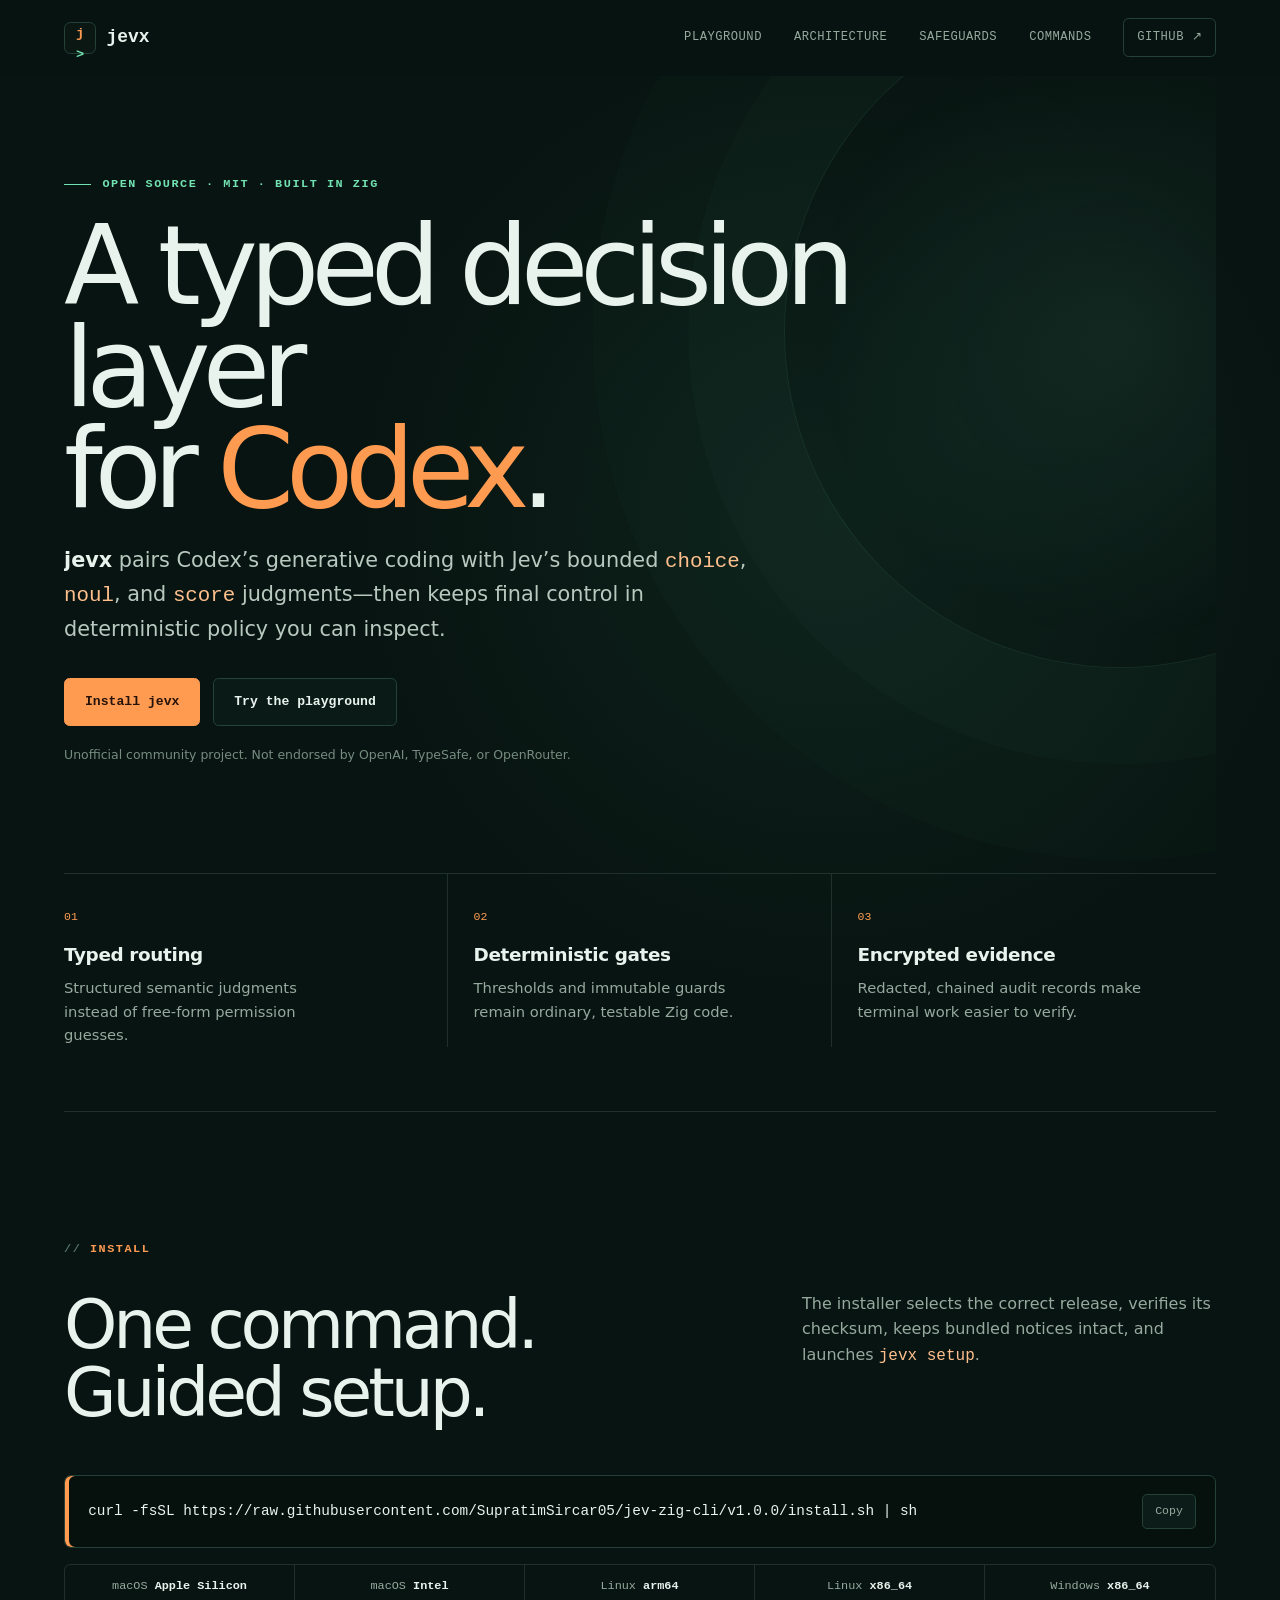
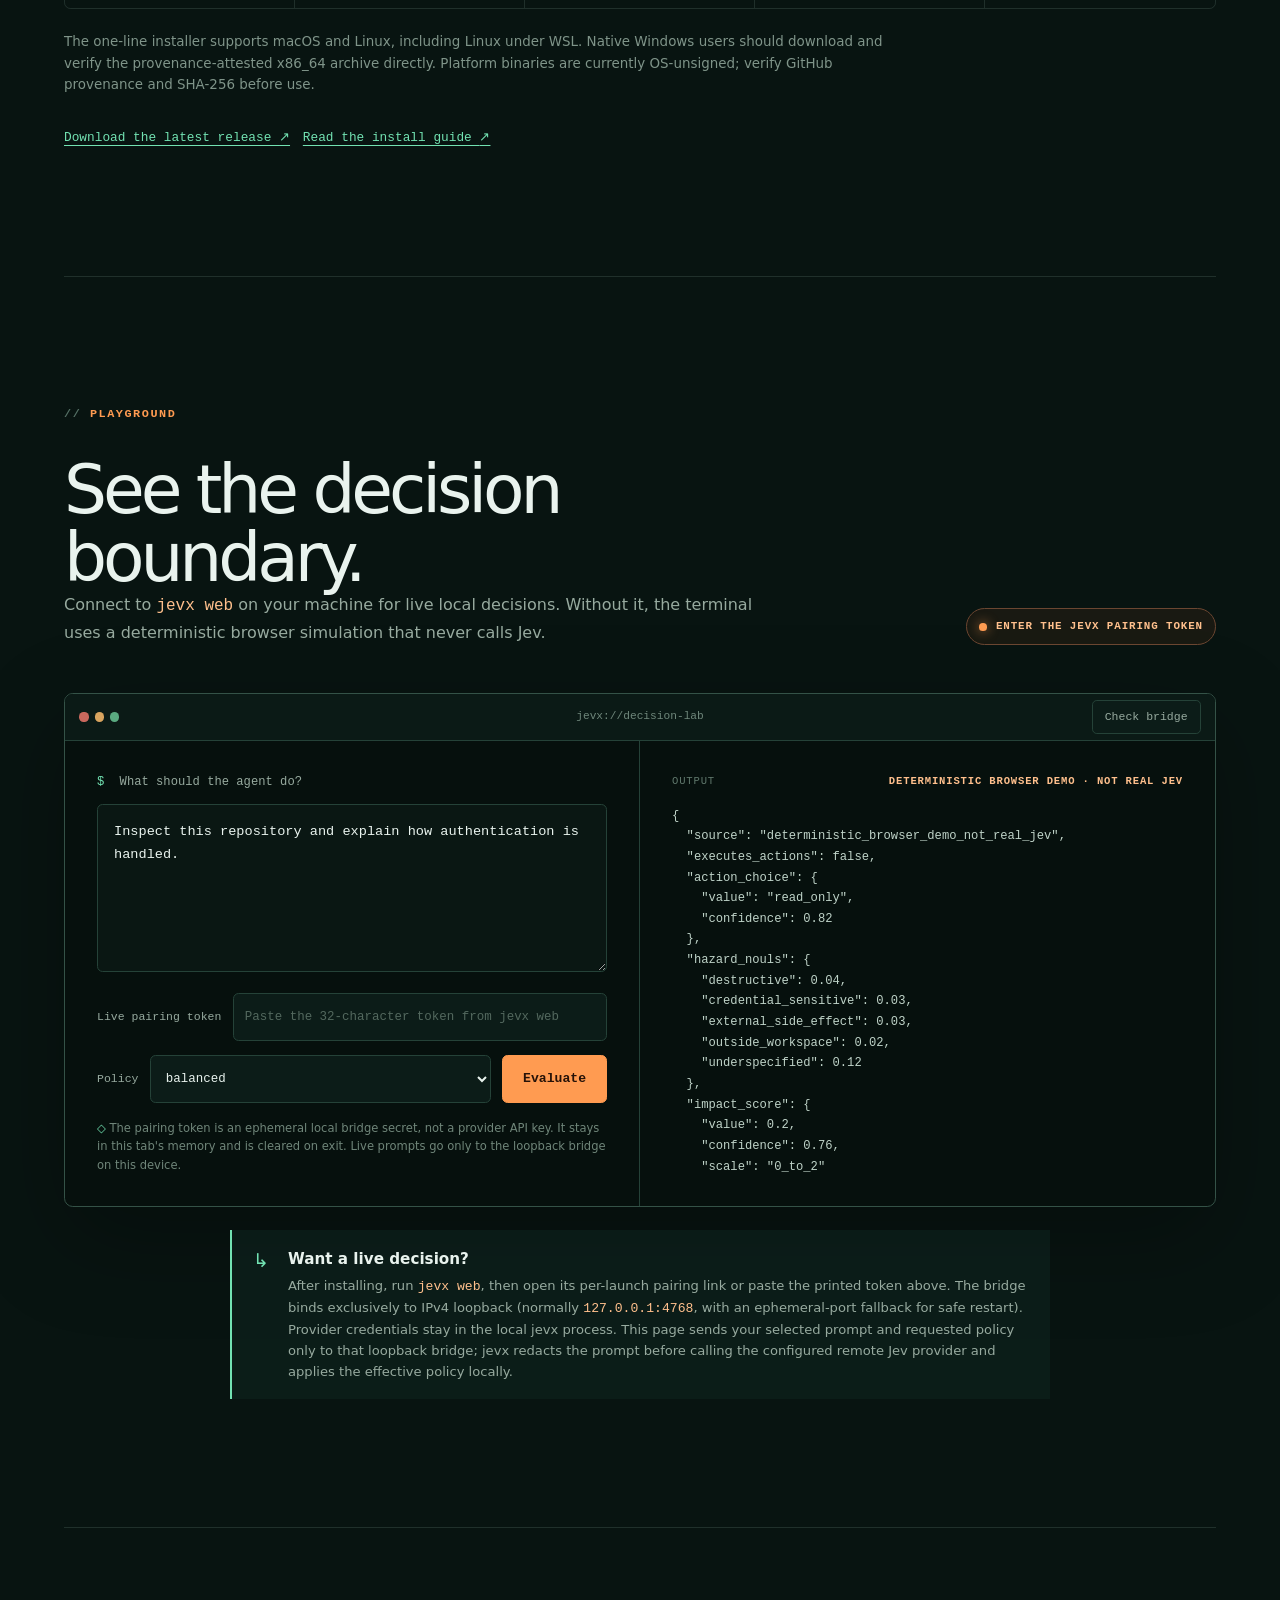
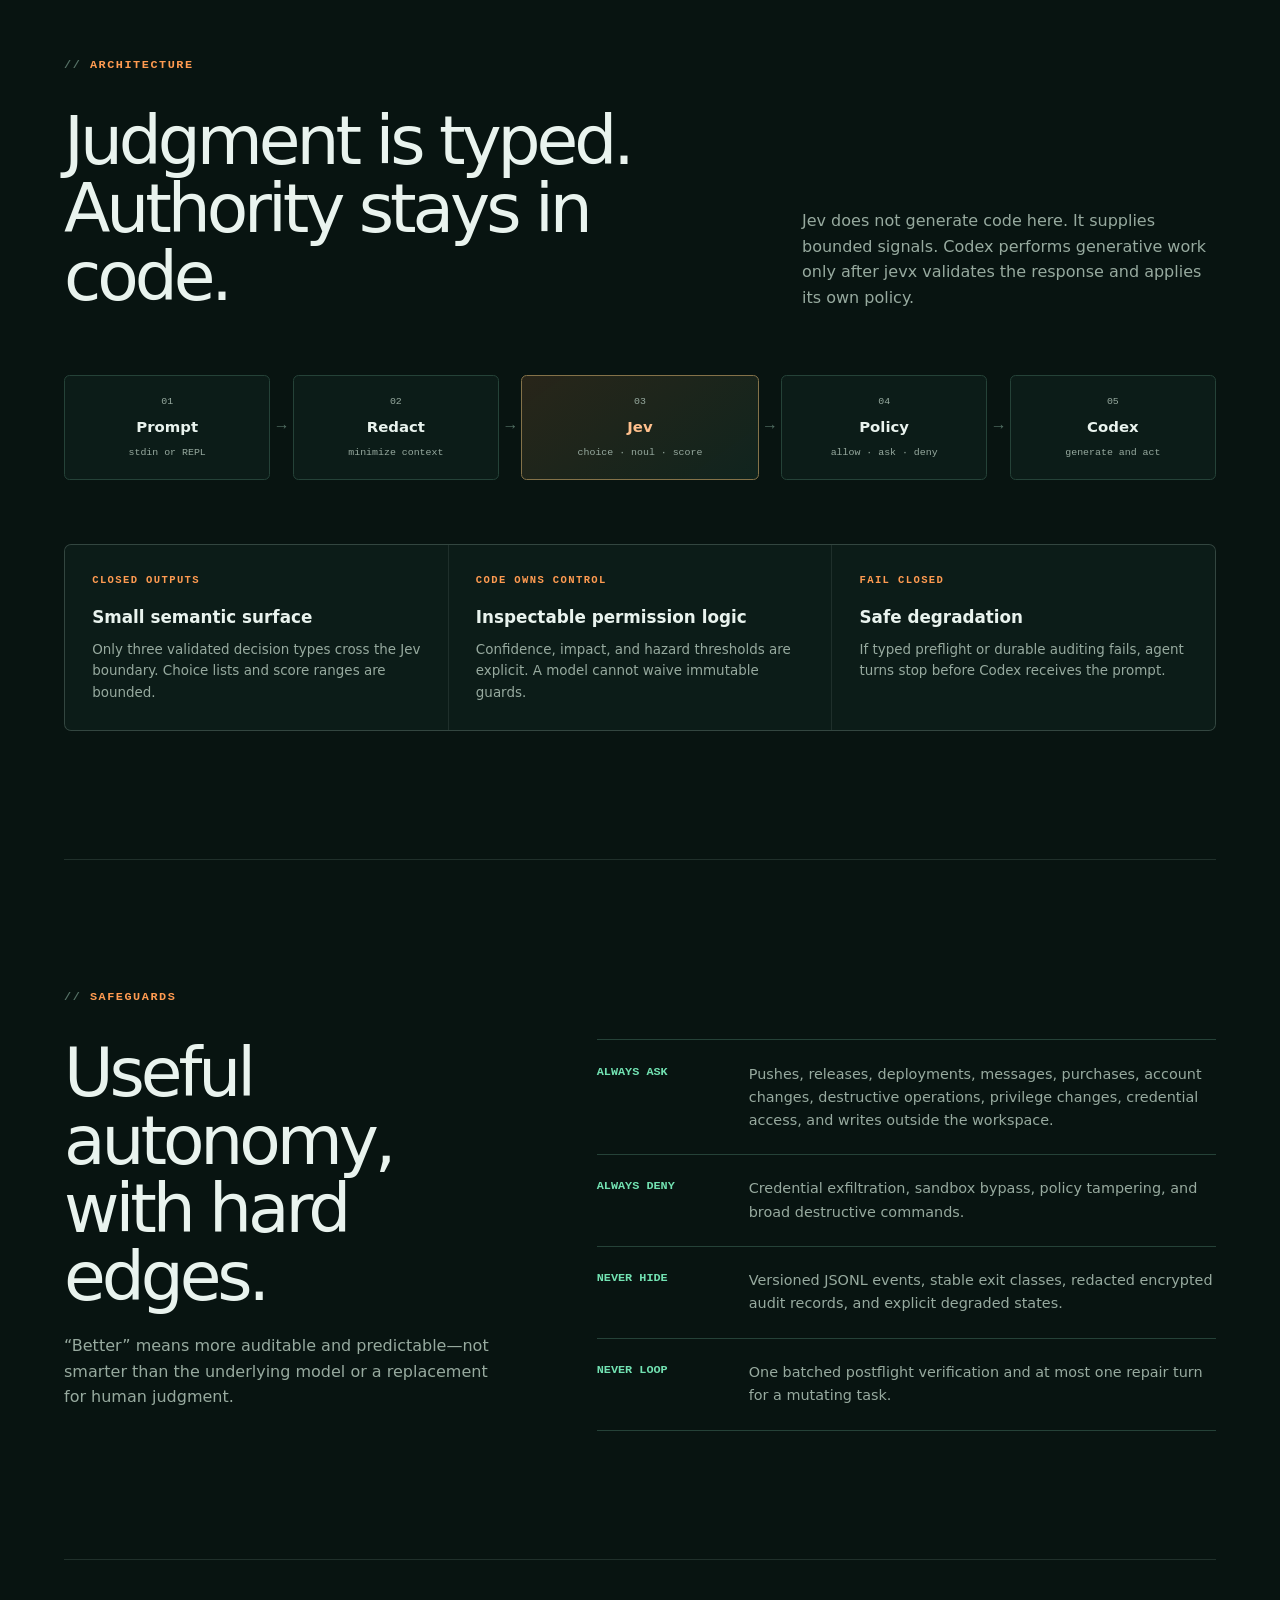
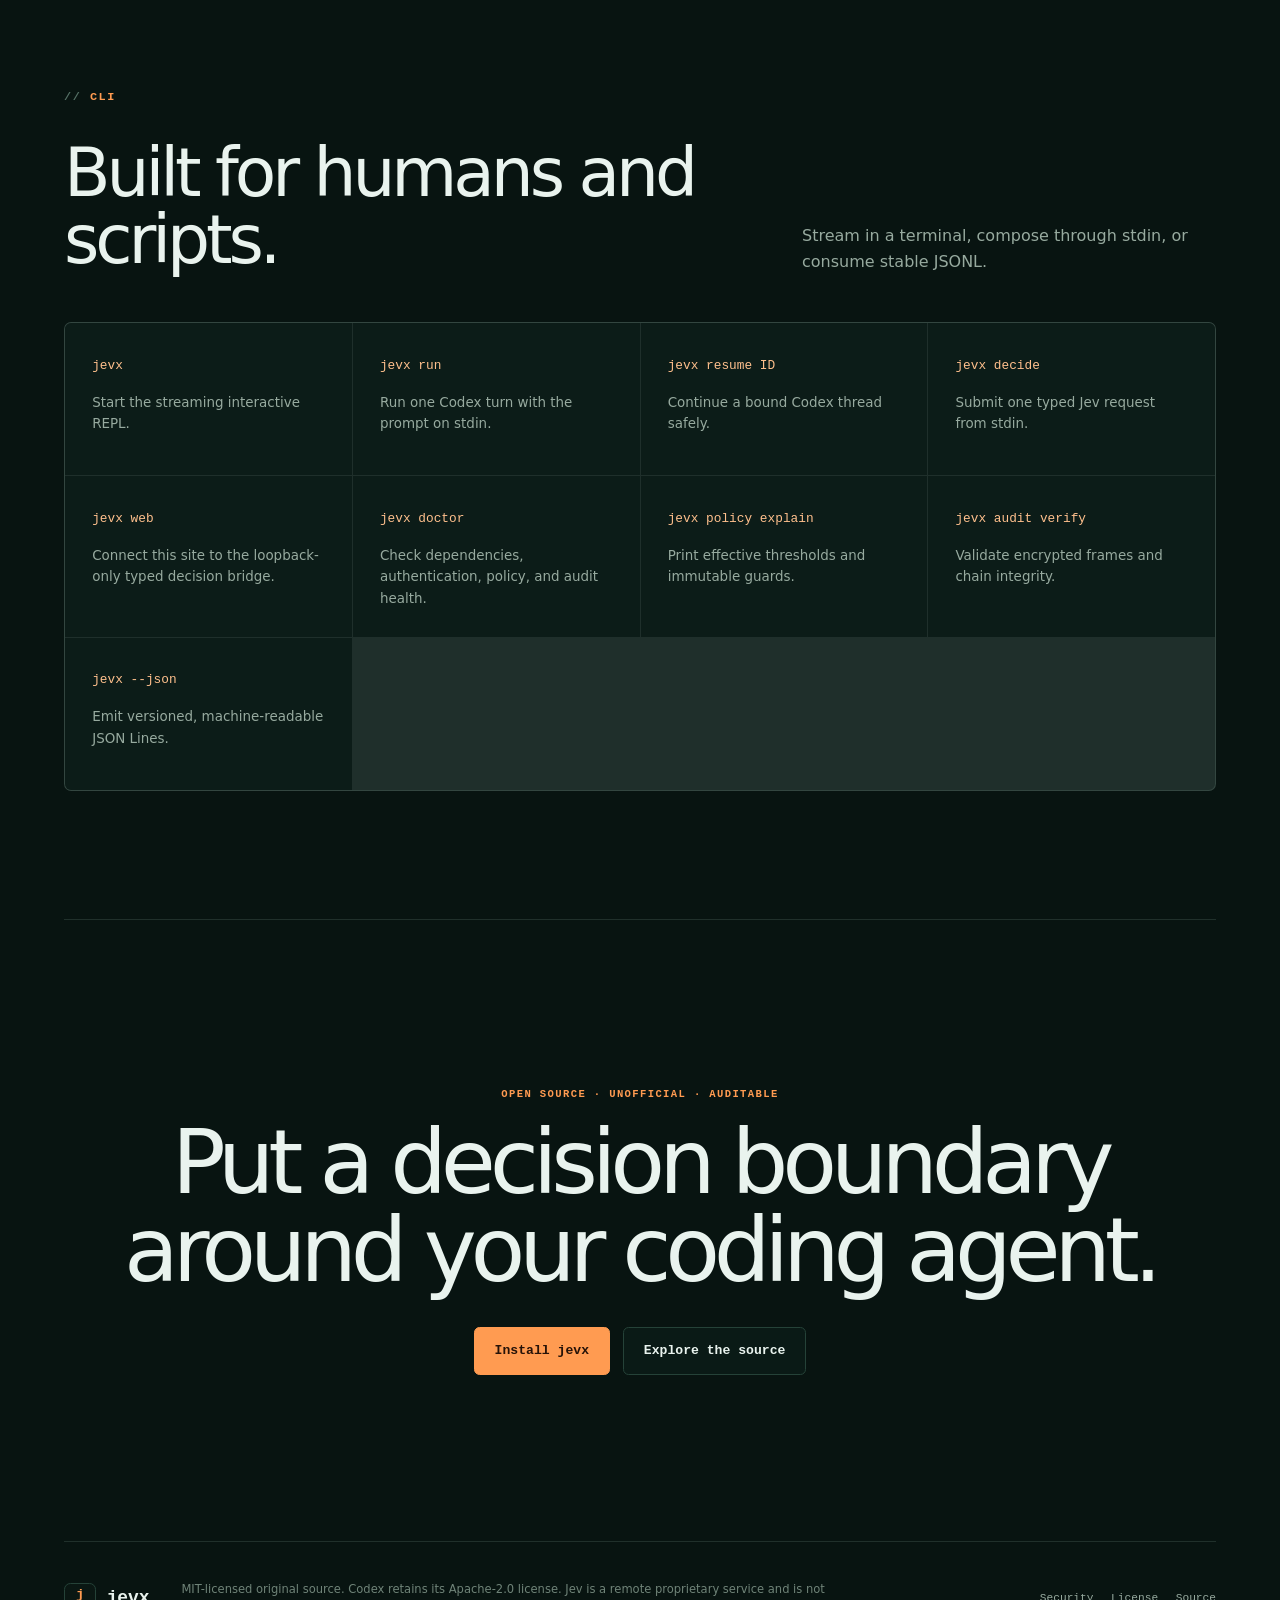
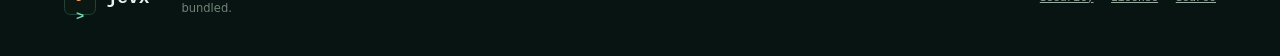
==== site/index.html @ 71a96fad "feat: prepare jevx v1 release and website" ====
<!doctype html>
<html lang="en">
<head>
  <meta charset="utf-8">
  <meta name="viewport" content="width=device-width, initial-scale=1">
  <meta name="description" content="jevx is an unofficial, auditable Zig terminal agent that pairs Codex with Jev typed decisions and deterministic policy.">
  <meta name="theme-color" content="#081411">
  <meta http-equiv="Content-Security-Policy" content="default-src 'self'; connect-src 'self' http://127.0.0.1:*; img-src 'self' data:; style-src 'self'; script-src 'self'; font-src 'self'; object-src 'none'; base-uri 'none'; form-action 'none'">
  <title>jevx — Typed decisions for Codex</title>
  <link rel="icon" href="favicon.svg" type="image/svg+xml">
  <link rel="stylesheet" href="styles.css">
  <script src="app.js" defer></script>
</head>
<body>
  <a class="skip-link" href="#main">Skip to content</a>

  <header class="site-header" data-header>
    <a class="brand" href="#top" aria-label="jevx home">
      <span class="brand-mark" aria-hidden="true">j<span>&gt;</span></span>
      <span>jevx</span>
    </a>
    <nav aria-label="Primary navigation">
      <a href="#playground">Playground</a>
      <a href="#architecture">Architecture</a>
      <a href="#safety">Safeguards</a>
      <a href="#commands">Commands</a>
      <a class="nav-github" href="https://github.com/SupratimSircar05/jev-zig-cli">GitHub <span aria-hidden="true">↗</span></a>
    </nav>
  </header>

  <main id="main">
    <section class="hero" id="top" aria-labelledby="hero-title">
      <div class="hero-glow" aria-hidden="true"></div>
      <div class="eyebrow"><span></span> Open source · MIT · Built in Zig</div>
      <h1 id="hero-title">A typed decision layer<br>for <em>Codex</em>.</h1>
      <p class="hero-copy">
        <strong>jevx</strong> pairs Codex’s generative coding with Jev’s bounded
        <code>choice</code>, <code>noul</code>, and <code>score</code> judgments—then keeps
        final control in deterministic policy you can inspect.
      </p>
      <div class="hero-actions">
        <a class="button button-primary" href="#install">Install jevx</a>
        <a class="button button-quiet" href="#playground">Try the playground</a>
      </div>
      <p class="unofficial-note">Unofficial community project. Not endorsed by OpenAI, TypeSafe, or OpenRouter.</p>

      <div class="signal-grid" aria-label="Key capabilities">
        <article>
          <span class="signal-number">01</span>
          <h2>Typed routing</h2>
          <p>Structured semantic judgments instead of free-form permission guesses.</p>
        </article>
        <article>
          <span class="signal-number">02</span>
          <h2>Deterministic gates</h2>
          <p>Thresholds and immutable guards remain ordinary, testable Zig code.</p>
        </article>
        <article>
          <span class="signal-number">03</span>
          <h2>Encrypted evidence</h2>
          <p>Redacted, chained audit records make terminal work easier to verify.</p>
        </article>
      </div>
    </section>

    <section class="install section" id="install" aria-labelledby="install-title">
      <div class="section-label">Install</div>
      <div class="section-heading">
        <h2 id="install-title">One command. Guided setup.</h2>
        <p>The installer selects the correct release, verifies its checksum, keeps bundled notices intact, and launches <code>jevx setup</code>.</p>
      </div>
      <div class="command-box" role="group" aria-label="Install command">
        <code id="install-command">curl -fsSL https://raw.githubusercontent.com/SupratimSircar05/jev-zig-cli/v1.0.0/install.sh | sh</code>
        <button class="copy-button" type="button" data-copy-target="install-command" aria-label="Copy install command">Copy</button>
      </div>
      <div class="platform-row">
        <span>macOS <b>Apple Silicon</b></span>
        <span>macOS <b>Intel</b></span>
        <span>Linux <b>arm64</b></span>
        <span>Linux <b>x86_64</b></span>
        <span>Windows <b>x86_64</b></span>
      </div>
      <p class="install-detail">The one-line installer supports macOS and Linux, including Linux under WSL. Native Windows users should download and verify the provenance-attested x86_64 archive directly. Platform binaries are currently OS-unsigned; verify GitHub provenance and SHA-256 before use.</p>
      <div class="inline-links">
        <a href="https://github.com/SupratimSircar05/jev-zig-cli/releases/latest">Download the latest release <span aria-hidden="true">↗</span></a>
        <a href="https://github.com/SupratimSircar05/jev-zig-cli/blob/main/README.md">Read the install guide <span aria-hidden="true">↗</span></a>
      </div>
    </section>

    <section class="playground section" id="playground" aria-labelledby="playground-title">
      <div class="section-label">Playground</div>
      <div class="section-heading playground-heading">
        <div>
          <h2 id="playground-title">See the decision boundary.</h2>
          <p>Connect to <code>jevx web</code> on your machine for live local decisions. Without it, the terminal uses a deterministic browser simulation that never calls Jev.</p>
        </div>
        <div class="connection-state" aria-live="polite">
          <span class="status-dot" aria-hidden="true"></span>
          <span id="connection-badge">CHECKING LOCAL BRIDGE</span>
        </div>
      </div>

      <div class="terminal-shell">
        <div class="terminal-bar">
          <div class="traffic-lights" aria-hidden="true"><span></span><span></span><span></span></div>
          <span>jevx://decision-lab</span>
          <button type="button" id="recheck-bridge">Check bridge</button>
        </div>
        <div class="terminal-body">
          <div class="terminal-input-pane">
            <label for="decision-prompt"><span class="prompt-mark">$</span> What should the agent do?</label>
            <textarea id="decision-prompt" rows="5" maxlength="2000" spellcheck="true">Inspect this repository and explain how authentication is handled.</textarea>
            <div class="pairing-row">
              <label for="pairing-token">Live pairing token</label>
              <input id="pairing-token" type="password" inputmode="text" maxlength="32" autocomplete="off" autocapitalize="none" spellcheck="false" placeholder="Paste the 32-character token from jevx web">
            </div>
            <div class="terminal-controls">
              <label for="policy-select">Policy</label>
              <select id="policy-select">
                <option value="aggressive">aggressive</option>
                <option value="balanced" selected>balanced</option>
                <option value="conservative">conservative</option>
              </select>
              <button class="button button-primary" type="button" id="run-decision">Evaluate</button>
            </div>
            <p class="privacy-note"><span aria-hidden="true">◇</span> The pairing token is an ephemeral local bridge secret, not a provider API key. It stays in this tab's memory and is cleared on exit. Live prompts go only to the loopback bridge on this device.</p>
          </div>
          <div class="terminal-output-pane" aria-label="Decision output">
            <div class="output-label">
              <span>OUTPUT</span>
              <strong id="output-mode">DETERMINISTIC BROWSER DEMO · NOT REAL JEV</strong>
            </div>
            <pre id="decision-output" tabindex="0" aria-live="polite">Waiting for a decision…</pre>
          </div>
        </div>
      </div>

      <aside class="bridge-help" aria-labelledby="bridge-title">
        <div aria-hidden="true">↳</div>
        <div>
          <h3 id="bridge-title">Want a live decision?</h3>
          <p>After installing, run <code>jevx web</code>, then open its per-launch pairing link or paste the printed token above. The bridge binds exclusively to IPv4 loopback (normally <code>127.0.0.1:4768</code>, with an ephemeral-port fallback for safe restart). Provider credentials stay in the local jevx process. This page sends your selected prompt and requested policy only to that loopback bridge; jevx redacts the prompt before calling the configured remote Jev provider and applies the effective policy locally.</p>
        </div>
      </aside>
    </section>

    <section class="architecture section" id="architecture" aria-labelledby="architecture-title">
      <div class="section-label">Architecture</div>
      <div class="section-heading">
        <h2 id="architecture-title">Judgment is typed.<br>Authority stays in code.</h2>
        <p>Jev does not generate code here. It supplies bounded signals. Codex performs generative work only after jevx validates the response and applies its own policy.</p>
      </div>

      <div class="flow" role="img" aria-label="Prompt flows through redaction, Jev typed preflight, deterministic policy, durable audit, Codex, and postflight verification">
        <div class="flow-step"><span>01</span><strong>Prompt</strong><small>stdin or REPL</small></div>
        <div class="flow-arrow" aria-hidden="true">→</div>
        <div class="flow-step"><span>02</span><strong>Redact</strong><small>minimize context</small></div>
        <div class="flow-arrow" aria-hidden="true">→</div>
        <div class="flow-step flow-accent"><span>03</span><strong>Jev</strong><small>choice · noul · score</small></div>
        <div class="flow-arrow" aria-hidden="true">→</div>
        <div class="flow-step"><span>04</span><strong>Policy</strong><small>allow · ask · deny</small></div>
        <div class="flow-arrow" aria-hidden="true">→</div>
        <div class="flow-step"><span>05</span><strong>Codex</strong><small>generate and act</small></div>
      </div>

      <div class="principles-grid">
        <article>
          <p class="mono-kicker">CLOSED OUTPUTS</p>
          <h3>Small semantic surface</h3>
          <p>Only three validated decision types cross the Jev boundary. Choice lists and score ranges are bounded.</p>
        </article>
        <article>
          <p class="mono-kicker">CODE OWNS CONTROL</p>
          <h3>Inspectable permission logic</h3>
          <p>Confidence, impact, and hazard thresholds are explicit. A model cannot waive immutable guards.</p>
        </article>
        <article>
          <p class="mono-kicker">FAIL CLOSED</p>
          <h3>Safe degradation</h3>
          <p>If typed preflight or durable auditing fails, agent turns stop before Codex receives the prompt.</p>
        </article>
      </div>
    </section>

    <section class="safety section" id="safety" aria-labelledby="safety-title">
      <div class="section-label">Safeguards</div>
      <div class="safety-layout">
        <div class="section-heading">
          <h2 id="safety-title">Useful autonomy,<br>with hard edges.</h2>
          <p>“Better” means more auditable and predictable—not smarter than the underlying model or a replacement for human judgment.</p>
        </div>
        <ul class="guard-list">
          <li><span>Always ask</span><p>Pushes, releases, deployments, messages, purchases, account changes, destructive operations, privilege changes, credential access, and writes outside the workspace.</p></li>
          <li><span>Always deny</span><p>Credential exfiltration, sandbox bypass, policy tampering, and broad destructive commands.</p></li>
          <li><span>Never hide</span><p>Versioned JSONL events, stable exit classes, redacted encrypted audit records, and explicit degraded states.</p></li>
          <li><span>Never loop</span><p>One batched postflight verification and at most one repair turn for a mutating task.</p></li>
        </ul>
      </div>
    </section>

    <section class="commands section" id="commands" aria-labelledby="commands-title">
      <div class="section-label">CLI</div>
      <div class="section-heading">
        <h2 id="commands-title">Built for humans and scripts.</h2>
        <p>Stream in a terminal, compose through stdin, or consume stable JSONL.</p>
      </div>
      <div class="command-grid">
        <article><code>jevx</code><p>Start the streaming interactive REPL.</p></article>
        <article><code>jevx run</code><p>Run one Codex turn with the prompt on stdin.</p></article>
        <article><code>jevx resume ID</code><p>Continue a bound Codex thread safely.</p></article>
        <article><code>jevx decide</code><p>Submit one typed Jev request from stdin.</p></article>
        <article><code>jevx web</code><p>Connect this site to the loopback-only typed decision bridge.</p></article>
        <article><code>jevx doctor</code><p>Check dependencies, authentication, policy, and audit health.</p></article>
        <article><code>jevx policy explain</code><p>Print effective thresholds and immutable guards.</p></article>
        <article><code>jevx audit verify</code><p>Validate encrypted frames and chain integrity.</p></article>
        <article><code>jevx --json</code><p>Emit versioned, machine-readable JSON Lines.</p></article>
      </div>
    </section>

    <section class="closing section" aria-labelledby="closing-title">
      <p class="mono-kicker">OPEN SOURCE · UNOFFICIAL · AUDITABLE</p>
      <h2 id="closing-title">Put a decision boundary<br>around your coding agent.</h2>
      <div class="hero-actions">
        <a class="button button-primary" href="#install">Install jevx</a>
        <a class="button button-quiet" href="https://github.com/SupratimSircar05/jev-zig-cli">Explore the source</a>
      </div>
    </section>
  </main>

  <footer>
    <a class="brand" href="#top"><span class="brand-mark" aria-hidden="true">j<span>&gt;</span></span><span>jevx</span></a>
    <p>MIT-licensed original source. Codex retains its Apache-2.0 license. Jev is a remote proprietary service and is not bundled.</p>
    <div>
      <a href="https://github.com/SupratimSircar05/jev-zig-cli/blob/main/SECURITY.md">Security</a>
      <a href="https://github.com/SupratimSircar05/jev-zig-cli/blob/main/LICENSE">License</a>
      <a href="https://github.com/SupratimSircar05/jev-zig-cli">Source</a>
    </div>
  </footer>

  <div class="toast" id="copy-toast" role="status" aria-live="polite">Copied to clipboard</div>
</body>
</html>
---- site/styles.css ----
:root {
  color-scheme: dark;
  --bg: #081411;
  --bg-deep: #050d0b;
  --surface: #0c1c18;
  --surface-raised: #10251f;
  --line: #254238;
  --line-soft: rgba(149, 185, 169, 0.17);
  --text: #e9f3ee;
  --muted: #97aa9f;
  --accent: #ff9b51;
  --accent-light: #ffc08d;
  --mint: #72e2b2;
  --danger: #ff796f;
  --max: 1180px;
  --mono: "SFMono-Regular", "Cascadia Code", "Liberation Mono", Menlo, monospace;
  --sans: Inter, ui-sans-serif, system-ui, -apple-system, BlinkMacSystemFont, "Segoe UI", sans-serif;
}

* {
  box-sizing: border-box;
}

html {
  scroll-behavior: smooth;
  scroll-padding-top: 6rem;
}

body {
  margin: 0;
  background:
    radial-gradient(circle at 65% 8%, rgba(58, 144, 111, 0.11), transparent 30rem),
    var(--bg);
  color: var(--text);
  font-family: var(--sans);
  line-height: 1.6;
  -webkit-font-smoothing: antialiased;
}

a {
  color: inherit;
}

button,
select,
textarea {
  color: inherit;
  font: inherit;
}

button,
a {
  -webkit-tap-highlight-color: transparent;
}

:focus-visible {
  outline: 3px solid var(--accent);
  outline-offset: 4px;
}

.skip-link {
  position: fixed;
  z-index: 100;
  top: 1rem;
  left: 1rem;
  padding: 0.7rem 1rem;
  background: var(--text);
  color: var(--bg-deep);
  transform: translateY(-180%);
}

.skip-link:focus {
  transform: translateY(0);
}

.site-header {
  position: sticky;
  z-index: 20;
  top: 0;
  display: flex;
  align-items: center;
  justify-content: space-between;
  min-height: 4.75rem;
  padding: 0 5vw;
  border-bottom: 1px solid transparent;
  background: rgba(8, 20, 17, 0.78);
  backdrop-filter: blur(18px);
  transition: border-color 180ms ease;
}

.site-header.is-scrolled {
  border-color: var(--line-soft);
}

.brand {
  display: inline-flex;
  align-items: center;
  gap: 0.65rem;
  color: var(--text);
  font-family: var(--mono);
  font-size: 1.12rem;
  font-weight: 700;
  text-decoration: none;
}

.brand-mark {
  display: grid;
  width: 2rem;
  height: 2rem;
  place-items: center;
  border: 1px solid var(--line);
  border-radius: 0.4rem;
  color: var(--accent);
  background: #0a1713;
  font-size: 0.85rem;
}

.brand-mark span {
  color: var(--mint);
}

nav {
  display: flex;
  align-items: center;
  gap: clamp(1rem, 2.5vw, 2.2rem);
}

nav a {
  color: var(--muted);
  font-family: var(--mono);
  font-size: 0.76rem;
  letter-spacing: 0.04em;
  text-decoration: none;
  text-transform: uppercase;
}

nav a:hover {
  color: var(--text);
}

.nav-github {
  padding: 0.55rem 0.8rem;
  border: 1px solid var(--line);
  border-radius: 0.35rem;
}

.hero,
.section,
footer {
  width: min(var(--max), calc(100% - 10vw));
  margin-inline: auto;
}

.hero {
  position: relative;
  min-height: calc(100vh - 4.75rem);
  padding: clamp(5rem, 11vh, 8rem) 0 4rem;
  overflow: hidden;
}

.hero-glow {
  position: absolute;
  z-index: -1;
  top: -5rem;
  right: -15rem;
  width: 42rem;
  height: 42rem;
  border: 1px solid rgba(114, 226, 178, 0.1);
  border-radius: 50%;
  background: radial-gradient(circle, rgba(114, 226, 178, 0.08), transparent 66%);
  box-shadow: 0 0 0 6rem rgba(114, 226, 178, 0.015), 0 0 0 12rem rgba(114, 226, 178, 0.01);
}

.eyebrow,
.section-label,
.mono-kicker {
  color: var(--mint);
  font-family: var(--mono);
  font-size: 0.74rem;
  font-weight: 700;
  letter-spacing: 0.13em;
  text-transform: uppercase;
}

.eyebrow {
  display: flex;
  align-items: center;
  gap: 0.7rem;
}

.eyebrow span {
  width: 1.7rem;
  height: 1px;
  background: var(--mint);
}

h1,
h2,
h3,
p {
  margin-top: 0;
}

h1 {
  max-width: 920px;
  margin: 1.4rem 0 1.5rem;
  font-size: clamp(3.35rem, 8.6vw, 7.5rem);
  font-weight: 530;
  letter-spacing: -0.075em;
  line-height: 0.92;
}

h1 em {
  color: var(--accent);
  font-style: normal;
}

.hero-copy {
  max-width: 720px;
  color: #b8c9c0;
  font-size: clamp(1.05rem, 2vw, 1.3rem);
}

.hero-copy strong {
  color: var(--text);
}

code {
  color: var(--accent-light);
  font-family: var(--mono);
}

.hero-actions,
.inline-links {
  display: flex;
  flex-wrap: wrap;
  gap: 0.8rem;
  margin-top: 2rem;
}

.button {
  display: inline-flex;
  min-height: 3rem;
  align-items: center;
  justify-content: center;
  padding: 0.7rem 1.25rem;
  border: 1px solid var(--line);
  border-radius: 0.35rem;
  font-family: var(--mono);
  font-size: 0.82rem;
  font-weight: 700;
  text-decoration: none;
  transition: transform 140ms ease, background 140ms ease, border-color 140ms ease;
}

.button:hover {
  transform: translateY(-2px);
}

.button-primary {
  border-color: var(--accent);
  background: var(--accent);
  color: #261208;
}

.button-primary:hover {
  border-color: var(--accent-light);
  background: var(--accent-light);
}

.button-quiet {
  background: rgba(12, 28, 24, 0.72);
  color: var(--text);
}

.button-quiet:hover {
  border-color: #4c6d60;
  background: var(--surface-raised);
}

.unofficial-note {
  margin: 1.2rem 0 0;
  color: #768c80;
  font-size: 0.78rem;
}

.signal-grid {
  display: grid;
  grid-template-columns: repeat(3, 1fr);
  margin-top: clamp(5rem, 12vh, 9rem);
  border-top: 1px solid var(--line-soft);
}

.signal-grid article {
  padding: 1.75rem 1.6rem 0 0;
  border-right: 1px solid var(--line-soft);
}

.signal-grid article + article {
  padding-left: 1.6rem;
}

.signal-grid article:last-child {
  border-right: 0;
}

.signal-number {
  color: var(--accent);
  font-family: var(--mono);
  font-size: 0.72rem;
}

.signal-grid h2 {
  margin: 0.75rem 0 0.45rem;
  font-size: 1.15rem;
  letter-spacing: -0.02em;
}

.signal-grid p {
  max-width: 18rem;
  margin-bottom: 0;
  color: var(--muted);
  font-size: 0.92rem;
}

.section {
  padding: clamp(5rem, 10vw, 9rem) 0;
  border-top: 1px solid var(--line-soft);
}

.section-label {
  margin-bottom: 2rem;
  color: var(--accent);
}

.section-label::before {
  content: "// ";
  color: #557166;
}

.section-heading {
  display: grid;
  grid-template-columns: minmax(0, 1.25fr) minmax(18rem, 0.75fr);
  gap: 3rem;
  align-items: end;
  margin-bottom: 3rem;
}

.section-heading h2 {
  margin-bottom: 0;
  font-size: clamp(2.15rem, 5.3vw, 4.7rem);
  font-weight: 540;
  letter-spacing: -0.06em;
  line-height: 1;
}

.section-heading > p,
.section-heading > div > p {
  margin-bottom: 0;
  color: var(--muted);
}

.install .section-heading {
  align-items: start;
}

.command-box {
  display: flex;
  align-items: center;
  justify-content: space-between;
  gap: 1rem;
  padding: 1.15rem 1.2rem 1.15rem 1.45rem;
  border: 1px solid var(--line);
  border-radius: 0.45rem;
  background: #06100d;
  box-shadow: inset 4px 0 var(--accent);
}

.command-box code {
  overflow-x: auto;
  color: var(--text);
  font-size: clamp(0.7rem, 1.5vw, 0.9rem);
  white-space: nowrap;
}

.copy-button,
.terminal-bar button {
  flex: 0 0 auto;
  padding: 0.45rem 0.75rem;
  border: 1px solid var(--line);
  border-radius: 0.3rem;
  background: var(--surface);
  color: var(--muted);
  cursor: pointer;
  font-family: var(--mono);
  font-size: 0.72rem;
}

.copy-button:hover,
.terminal-bar button:hover {
  color: var(--text);
  border-color: #527366;
}

.platform-row {
  display: flex;
  flex-wrap: wrap;
  margin-top: 1rem;
  border: 1px solid var(--line-soft);
  border-radius: 0.4rem;
}

.platform-row span {
  flex: 1 1 12rem;
  padding: 0.75rem 1rem;
  border-right: 1px solid var(--line-soft);
  color: var(--muted);
  font-family: var(--mono);
  font-size: 0.74rem;
  text-align: center;
}

.platform-row span:last-child {
  border-right: 0;
}

.platform-row b {
  color: var(--text);
  font-weight: 600;
}

.install-detail {
  max-width: 840px;
  margin: 1.4rem 0 0;
  color: #7f9489;
  font-size: 0.84rem;
}

.inline-links a {
  color: var(--mint);
  font-family: var(--mono);
  font-size: 0.8rem;
  text-underline-offset: 0.28rem;
}

.playground-heading {
  align-items: end;
}

.connection-state {
  justify-self: end;
  display: inline-flex;
  align-items: center;
  gap: 0.55rem;
  padding: 0.55rem 0.75rem;
  border: 1px solid #6b4631;
  border-radius: 2rem;
  color: var(--accent-light);
  background: rgba(100, 52, 25, 0.18);
  font-family: var(--mono);
  font-size: 0.68rem;
  font-weight: 700;
  letter-spacing: 0.08em;
}

.connection-state.is-live {
  border-color: #39765f;
  color: #adf8d5;
  background: rgba(38, 113, 83, 0.18);
}

.status-dot {
  width: 0.48rem;
  height: 0.48rem;
  border-radius: 50%;
  background: var(--accent);
  box-shadow: 0 0 0.7rem rgba(255, 155, 81, 0.75);
}

.is-live .status-dot {
  background: var(--mint);
  box-shadow: 0 0 0.7rem rgba(114, 226, 178, 0.8);
}

.terminal-shell {
  overflow: hidden;
  border: 1px solid #345247;
  border-radius: 0.55rem;
  background: #06100d;
  box-shadow: 0 2rem 6rem rgba(0, 0, 0, 0.28);
}

.terminal-bar {
  display: grid;
  grid-template-columns: 1fr auto 1fr;
  align-items: center;
  min-height: 2.9rem;
  padding: 0 0.9rem;
  border-bottom: 1px solid var(--line);
  background: #0b1a16;
  color: #6f877b;
  font-family: var(--mono);
  font-size: 0.7rem;
}

.terminal-bar button {
  justify-self: end;
}

.traffic-lights {
  display: flex;
  gap: 0.38rem;
}

.traffic-lights span {
  width: 0.58rem;
  height: 0.58rem;
  border-radius: 50%;
  background: #426057;
}

.traffic-lights span:first-child {
  background: #c9685d;
}

.traffic-lights span:nth-child(2) {
  background: #d9a45f;
}

.traffic-lights span:last-child {
  background: #5aaa80;
}

.terminal-body {
  display: grid;
  grid-template-columns: 1fr 1fr;
  min-height: 27rem;
}

.terminal-input-pane,
.terminal-output-pane {
  min-width: 0;
  padding: clamp(1.2rem, 3vw, 2rem);
}

.terminal-input-pane {
  border-right: 1px solid var(--line);
}

.terminal-input-pane > label {
  display: block;
  margin-bottom: 0.75rem;
  color: var(--muted);
  font-family: var(--mono);
  font-size: 0.76rem;
}

.prompt-mark {
  margin-right: 0.5rem;
  color: var(--mint);
}

textarea {
  width: 100%;
  min-height: 10.5rem;
  resize: vertical;
  padding: 1rem;
  border: 1px solid var(--line);
  border-radius: 0.35rem;
  background: #0a1713;
  color: var(--text);
  font-family: var(--mono);
  font-size: 0.85rem;
  line-height: 1.65;
}

textarea::placeholder {
  color: #53685e;
}

.pairing-row {
  display: grid;
  grid-template-columns: auto minmax(0, 1fr);
  gap: 0.7rem;
  align-items: center;
  margin-top: 0.85rem;
}

.pairing-row label {
  color: var(--muted);
  font-family: var(--mono);
  font-size: 0.72rem;
}

.pairing-row input {
  min-width: 0;
  min-height: 3rem;
  padding: 0 0.7rem;
  border: 1px solid var(--line);
  border-radius: 0.35rem;
  background: var(--surface);
  color: var(--text);
  font-family: var(--mono);
  font-size: 0.78rem;
}

.pairing-row input::placeholder {
  color: #53685e;
}

.terminal-controls {
  display: grid;
  grid-template-columns: auto 1fr auto;
  gap: 0.7rem;
  align-items: center;
  margin-top: 0.85rem;
}

.terminal-controls label {
  color: var(--muted);
  font-family: var(--mono);
  font-size: 0.72rem;
}

select {
  min-height: 3rem;
  padding: 0 0.7rem;
  border: 1px solid var(--line);
  border-radius: 0.35rem;
  background: var(--surface);
  font-family: var(--mono);
  font-size: 0.78rem;
}

button.button {
  cursor: pointer;
}

button:disabled {
  cursor: wait;
  opacity: 0.65;
  transform: none;
}

.privacy-note {
  margin: 1rem 0 0;
  color: #6f8579;
  font-size: 0.72rem;
}

.privacy-note span {
  color: var(--mint);
}

.output-label {
  display: flex;
  align-items: start;
  justify-content: space-between;
  gap: 1rem;
  margin-bottom: 1rem;
  color: #60786c;
  font-family: var(--mono);
  font-size: 0.66rem;
  letter-spacing: 0.08em;
}

.output-label strong {
  max-width: 19rem;
  color: var(--accent-light);
  font-weight: 700;
  text-align: right;
}

.output-label strong.is-live {
  color: var(--mint);
}

pre {
  max-height: 23rem;
  margin: 0;
  overflow: auto;
  color: #bfd3c8;
  font-family: var(--mono);
  font-size: 0.76rem;
  line-height: 1.7;
  white-space: pre-wrap;
  word-break: break-word;
}

.bridge-help {
  display: grid;
  grid-template-columns: auto 1fr;
  gap: 1.2rem;
  max-width: 820px;
  margin: 1.4rem auto 0;
  padding: 1.1rem 1.3rem;
  border-left: 2px solid var(--mint);
  background: rgba(13, 35, 29, 0.62);
}

.bridge-help > div:first-child {
  color: var(--mint);
  font-family: var(--mono);
  font-size: 1.2rem;
}

.bridge-help h3 {
  margin-bottom: 0.2rem;
  font-size: 0.95rem;
}

.bridge-help p {
  margin-bottom: 0;
  color: var(--muted);
  font-size: 0.82rem;
}

.flow {
  display: grid;
  grid-template-columns: 1fr auto 1fr auto 1.15fr auto 1fr auto 1fr;
  align-items: stretch;
  margin: 4rem 0;
}

.flow-step {
  min-width: 0;
  padding: 1.15rem 0.8rem;
  border: 1px solid var(--line);
  border-radius: 0.35rem;
  background: var(--surface);
  text-align: center;
}

.flow-step span,
.flow-step small {
  display: block;
  color: var(--muted);
  font-family: var(--mono);
  font-size: 0.62rem;
}

.flow-step strong {
  display: block;
  margin: 0.35rem 0;
  font-size: 0.93rem;
}

.flow-step.flow-accent {
  border-color: #847249;
  background: linear-gradient(145deg, rgba(255, 155, 81, 0.13), rgba(114, 226, 178, 0.08));
}

.flow-step.flow-accent strong {
  color: var(--accent-light);
}

.flow-arrow {
  align-self: center;
  padding: 0 0.4rem;
  color: #527064;
  font-family: var(--mono);
}

.principles-grid,
.command-grid {
  display: grid;
  grid-template-columns: repeat(3, 1fr);
  gap: 1px;
  overflow: hidden;
  border: 1px solid var(--line-soft);
  border-radius: 0.45rem;
  background: var(--line-soft);
}

.principles-grid article,
.command-grid article {
  padding: 1.7rem;
  background: var(--surface);
}

.mono-kicker {
  margin-bottom: 0.9rem;
  color: var(--accent);
  font-size: 0.66rem;
}

.principles-grid h3 {
  margin-bottom: 0.5rem;
  font-size: 1.05rem;
}

.principles-grid article > p:last-child,
.command-grid p {
  margin-bottom: 0;
  color: var(--muted);
  font-size: 0.84rem;
}

.safety-layout {
  display: grid;
  grid-template-columns: minmax(17rem, 0.82fr) minmax(0, 1.18fr);
  gap: clamp(3rem, 8vw, 7rem);
}

.safety-layout .section-heading {
  display: block;
  margin-bottom: 0;
}

.safety-layout .section-heading h2 {
  margin-bottom: 1.4rem;
}

.guard-list {
  margin: 0;
  padding: 0;
  border-top: 1px solid var(--line);
  list-style: none;
}

.guard-list li {
  display: grid;
  grid-template-columns: 8rem 1fr;
  gap: 1.5rem;
  padding: 1.4rem 0;
  border-bottom: 1px solid var(--line);
}

.guard-list span {
  color: var(--mint);
  font-family: var(--mono);
  font-size: 0.74rem;
  font-weight: 700;
  text-transform: uppercase;
}

.guard-list p {
  margin-bottom: 0;
  color: var(--muted);
  font-size: 0.9rem;
}

.command-grid {
  grid-template-columns: repeat(4, 1fr);
}

.command-grid article {
  min-height: 9.5rem;
}

.command-grid code {
  display: inline-block;
  margin-bottom: 1rem;
  font-size: 0.8rem;
}

.closing {
  padding-block: clamp(6rem, 13vw, 11rem);
  text-align: center;
}

.closing h2 {
  margin: 1rem 0 2rem;
  font-size: clamp(2.5rem, 7vw, 6rem);
  font-weight: 520;
  letter-spacing: -0.07em;
  line-height: 0.98;
}

.closing .hero-actions {
  justify-content: center;
}

footer {
  display: grid;
  grid-template-columns: auto 1fr auto;
  gap: 2rem;
  align-items: center;
  padding: 2.4rem 0;
  border-top: 1px solid var(--line-soft);
}

footer p {
  max-width: 650px;
  margin: 0;
  color: #6f8378;
  font-size: 0.72rem;
}

footer > div {
  display: flex;
  gap: 1.1rem;
}

footer > div a {
  color: var(--muted);
  font-family: var(--mono);
  font-size: 0.7rem;
}

.toast {
  position: fixed;
  z-index: 50;
  right: 1.5rem;
  bottom: 1.5rem;
  padding: 0.7rem 1rem;
  border: 1px solid #5f7e70;
  border-radius: 0.35rem;
  background: var(--surface-raised);
  color: var(--text);
  font-family: var(--mono);
  font-size: 0.74rem;
  opacity: 0;
  pointer-events: none;
  transform: translateY(0.5rem);
  transition: opacity 150ms ease, transform 150ms ease;
}

.toast.is-visible {
  opacity: 1;
  transform: translateY(0);
}

@media (max-width: 900px) {
  nav a:not(.nav-github) {
    display: none;
  }

  .section-heading,
  .safety-layout {
    grid-template-columns: 1fr;
    gap: 1.5rem;
  }

  .terminal-body {
    grid-template-columns: 1fr;
  }

  .terminal-input-pane {
    border-right: 0;
    border-bottom: 1px solid var(--line);
  }

  .flow {
    grid-template-columns: 1fr;
    max-width: 28rem;
    margin-inline: auto;
  }

  .flow-arrow {
    padding: 0.25rem;
    transform: rotate(90deg);
    text-align: center;
  }

  .principles-grid {
    grid-template-columns: 1fr;
  }

  .command-grid {
    grid-template-columns: repeat(2, 1fr);
  }
}

@media (max-width: 620px) {
  .site-header {
    min-height: 4.2rem;
  }

  .hero,
  .section,
  footer {
    width: min(100% - 2rem, var(--max));
  }

  .hero {
    min-height: auto;
    padding-top: 4rem;
  }

  h1 {
    font-size: clamp(3.1rem, 18vw, 5rem);
  }

  .pairing-row {
    grid-template-columns: 1fr;
  }

  .signal-grid {
    grid-template-columns: 1fr;
    margin-top: 5rem;
  }

  .signal-grid article,
  .signal-grid article + article {
    padding: 1.2rem 0;
    border-right: 0;
    border-bottom: 1px solid var(--line-soft);
  }

  .section-heading {
    grid-template-columns: 1fr;
  }

  .command-box {
    align-items: stretch;
    flex-direction: column;
  }

  .command-box code {
    padding-bottom: 0.25rem;
  }

  .platform-row span {
    border-right: 0;
    border-bottom: 1px solid var(--line-soft);
  }

  .connection-state {
    justify-self: start;
  }

  .terminal-bar {
    grid-template-columns: 1fr auto;
  }

  .terminal-bar > span {
    display: none;
  }

  .terminal-controls {
    grid-template-columns: auto 1fr;
  }

  .terminal-controls .button {
    grid-column: 1 / -1;
  }

  .guard-list li {
    grid-template-columns: 1fr;
    gap: 0.5rem;
  }

  .command-grid {
    grid-template-columns: 1fr;
  }

  .command-grid article {
    min-height: auto;
  }

  footer {
    grid-template-columns: 1fr;
  }
}

@media (prefers-reduced-motion: reduce) {
  *,
  *::before,
  *::after {
    scroll-behavior: auto !important;
    transition-duration: 0.01ms !important;
  }
}
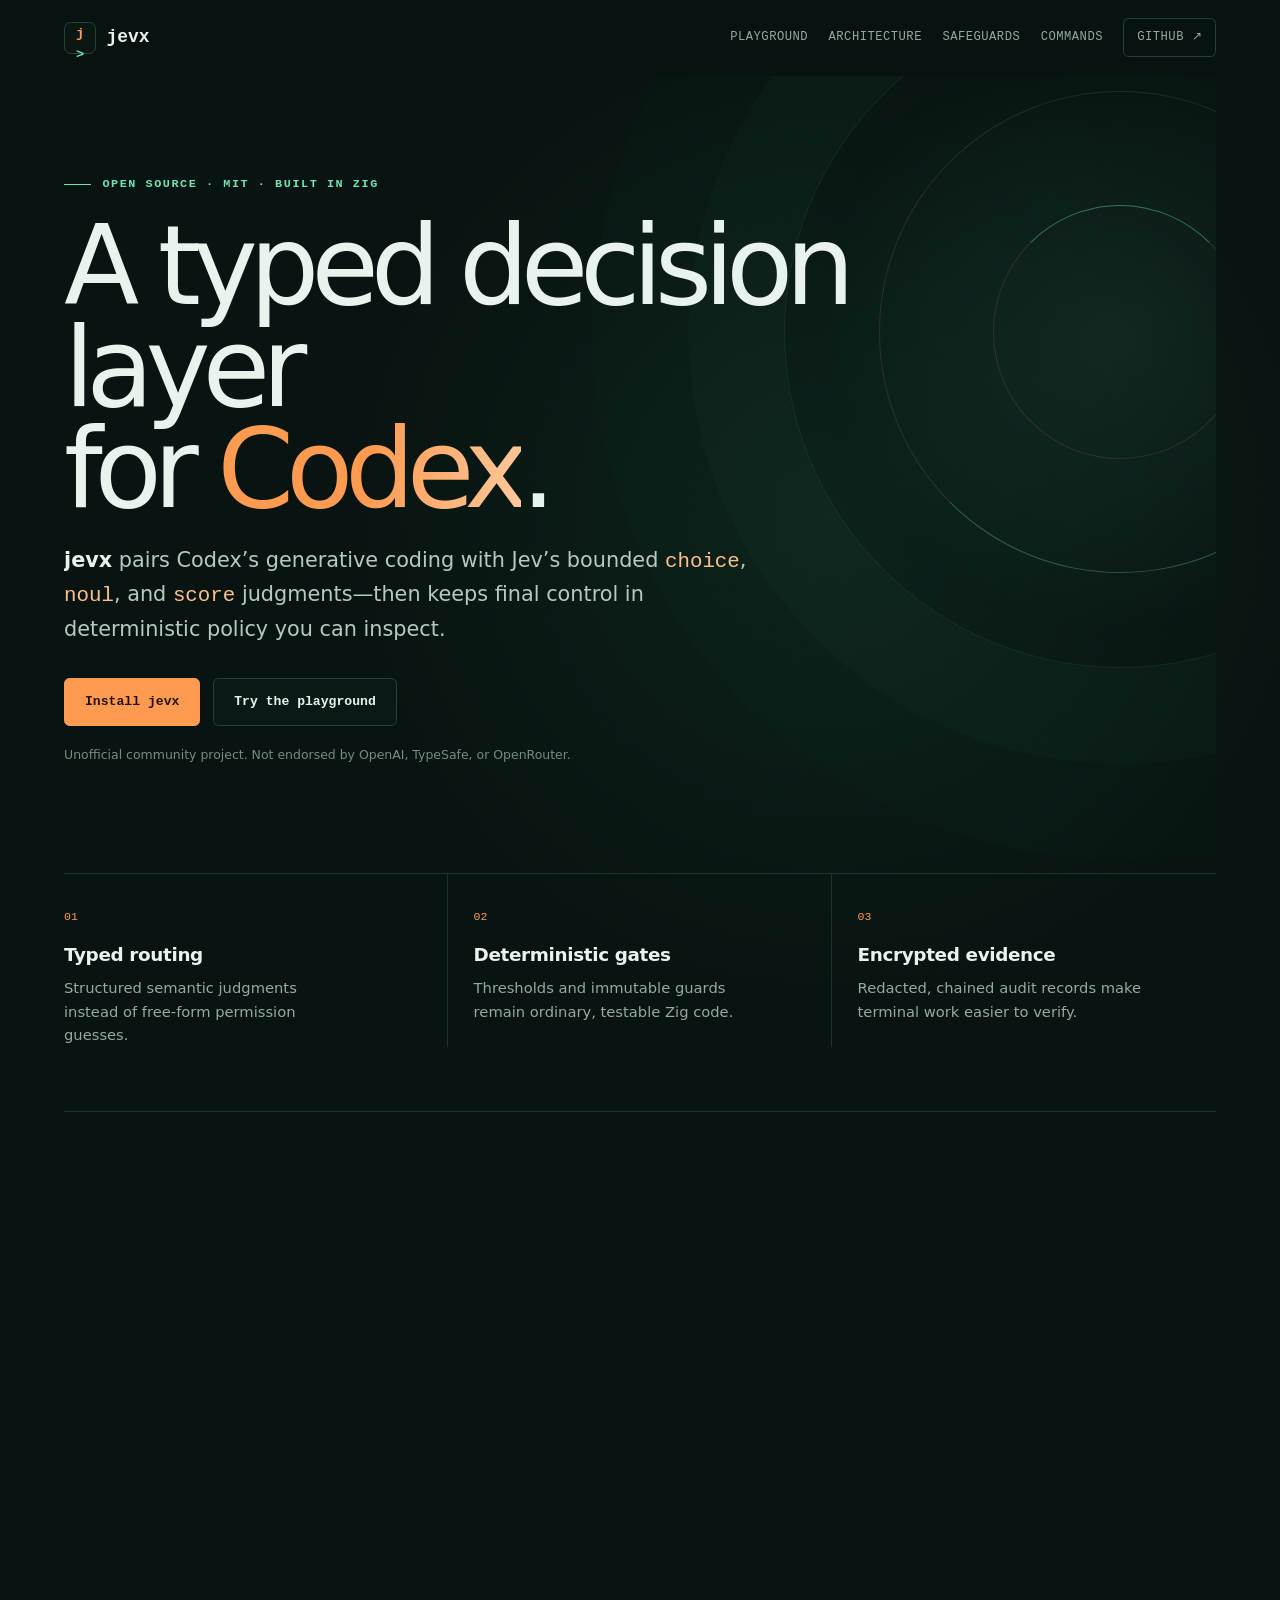
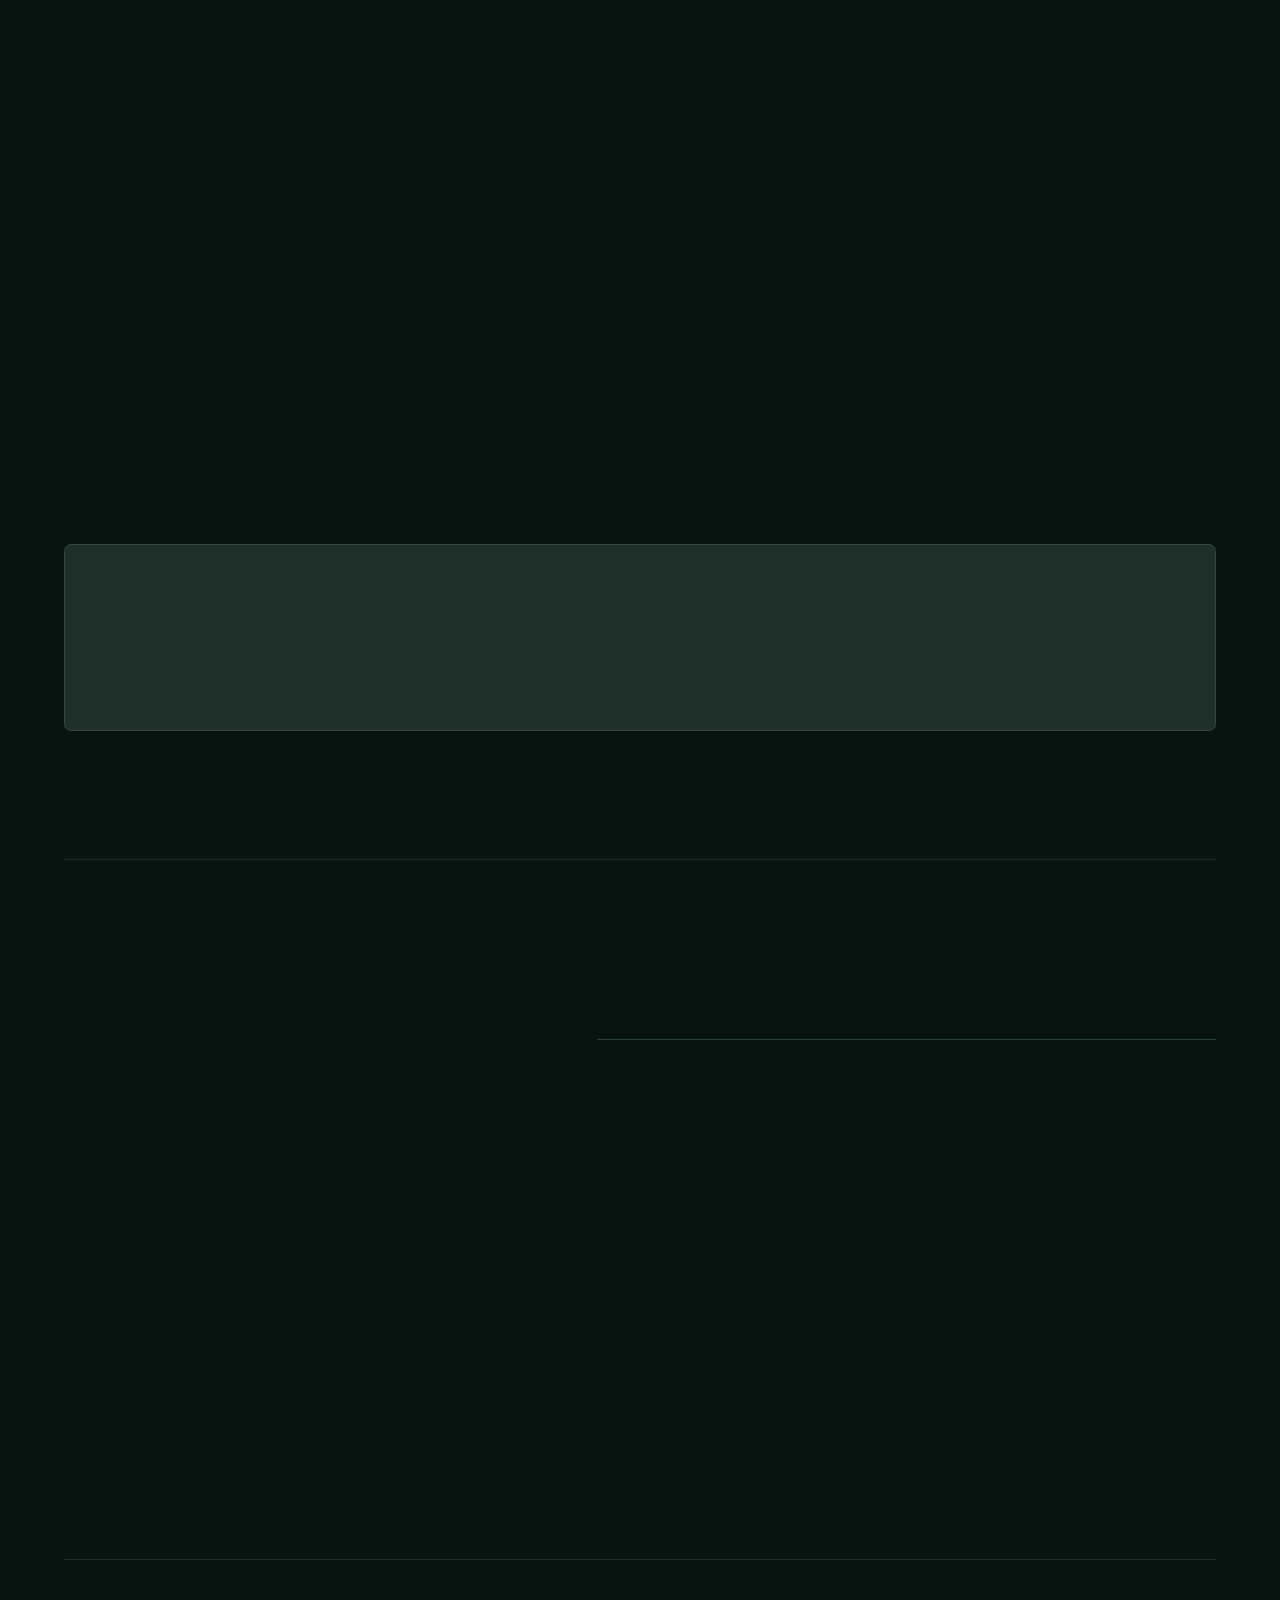
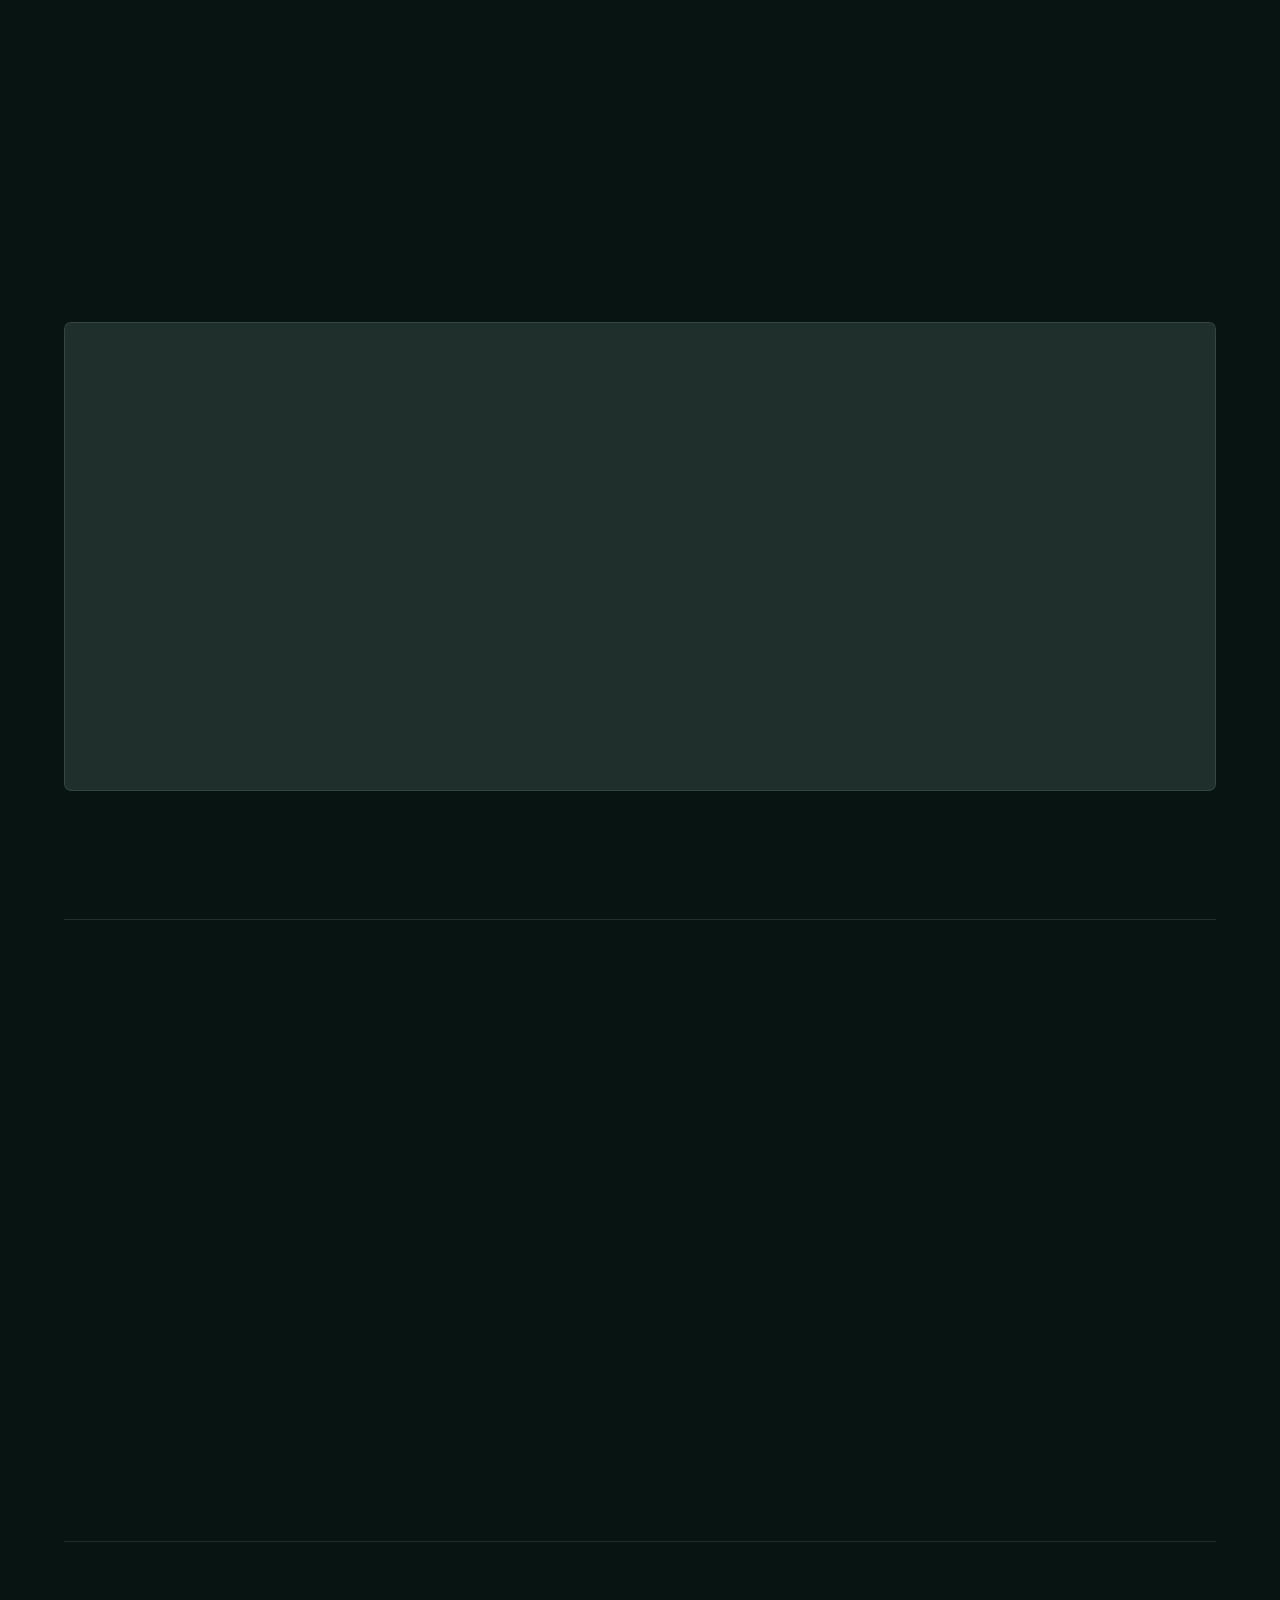
==== commit d725d91a: "docs: add launch discovery metadata" ====
--- a/site/index.html
+++ b/site/index.html
@@ -5,11 +5,36 @@
   <meta name="viewport" content="width=device-width, initial-scale=1">
   <meta name="description" content="jevx is an unofficial, auditable Zig terminal agent that pairs Codex with Jev typed decisions and deterministic policy.">
   <meta name="theme-color" content="#081411">
+  <meta property="og:type" content="website">
+  <meta property="og:site_name" content="jevx">
+  <meta property="og:title" content="jevx — Typed decisions for Codex">
+  <meta property="og:description" content="jevx is an unofficial, auditable Zig terminal agent that pairs Codex with Jev typed decisions and deterministic policy.">
+  <meta property="og:url" content="https://supratimsircar05.github.io/jev-zig-cli/">
+  <meta property="og:image" content="https://supratimsircar05.github.io/jev-zig-cli/social-preview.jpg">
+  <meta property="og:image:type" content="image/jpeg">
+  <meta property="og:image:width" content="1270">
+  <meta property="og:image:height" content="760">
+  <meta property="og:image:alt" content="jevx flow: Codex generates, Jev evaluates, and deterministic Zig policy decides">
+  <meta name="twitter:card" content="summary_large_image">
+  <meta name="twitter:title" content="jevx — Typed decisions for Codex">
+  <meta name="twitter:description" content="jevx is an unofficial, auditable Zig terminal agent that pairs Codex with Jev typed decisions and deterministic policy.">
+  <meta name="twitter:image" content="https://supratimsircar05.github.io/jev-zig-cli/social-preview.jpg">
+  <meta name="twitter:image:alt" content="jevx flow: Codex generates, Jev evaluates, and deterministic Zig policy decides">
   <meta http-equiv="Content-Security-Policy" content="default-src 'self'; connect-src 'self' http://127.0.0.1:*; img-src 'self' data:; style-src 'self'; script-src 'self'; font-src 'self'; object-src 'none'; base-uri 'none'; form-action 'none'">
   <title>jevx — Typed decisions for Codex</title>
+  <link rel="canonical" href="https://supratimsircar05.github.io/jev-zig-cli/">
   <link rel="icon" href="favicon.svg" type="image/svg+xml">
   <link rel="stylesheet" href="styles.css">
   <script src="app.js" defer></script>
+  <script type="application/ld+json">
+    {
+      "@context": "https://schema.org",
+      "@type": "WebSite",
+      "name": "jevx",
+      "url": "https://supratimsircar05.github.io/jev-zig-cli/",
+      "description": "jevx is an unofficial, auditable Zig terminal agent that pairs Codex with Jev typed decisions and deterministic policy."
+    }
+  </script>
 </head>
 <body>
   <a class="skip-link" href="#main">Skip to content</a>
--- a/site/styles.css
+++ b/site/styles.css
@@ -15,6 +15,10 @@
   --max: 1180px;
   --mono: "SFMono-Regular", "Cascadia Code", "Liberation Mono", Menlo, monospace;
   --sans: Inter, ui-sans-serif, system-ui, -apple-system, BlinkMacSystemFont, "Segoe UI", sans-serif;
+  --page-progress: 0;
+  --hero-scroll: 0px;
+  --ease-out-expo: cubic-bezier(0.16, 1, 0.3, 1);
+  --ease-spring: cubic-bezier(0.22, 1, 0.36, 1);
 }
 
 * {
@@ -85,11 +89,26 @@
   border-bottom: 1px solid transparent;
   background: rgba(8, 20, 17, 0.78);
   backdrop-filter: blur(18px);
-  transition: border-color 180ms ease;
+  box-shadow: 0 0 0 rgba(0, 0, 0, 0);
+  transition: border-color 300ms ease, background-color 300ms ease, box-shadow 300ms ease;
+}
+
+.site-header::after {
+  position: absolute;
+  right: 0;
+  bottom: -1px;
+  left: 0;
+  height: 1px;
+  background: linear-gradient(90deg, var(--mint), var(--accent));
+  content: "";
+  transform: scaleX(var(--page-progress));
+  transform-origin: left;
 }
 
 .site-header.is-scrolled {
   border-color: var(--line-soft);
+  background: rgba(6, 16, 13, 0.9);
+  box-shadow: 0 0.75rem 2.5rem rgba(0, 0, 0, 0.16);
 }
 
 .brand {
@@ -113,6 +132,7 @@
   color: var(--accent);
   background: #0a1713;
   font-size: 0.85rem;
+  transition: border-color 350ms ease, box-shadow 350ms ease, transform 350ms var(--ease-spring);
 }
 
 .brand-mark span {
@@ -122,20 +142,47 @@
 nav {
   display: flex;
   align-items: center;
-  gap: clamp(1rem, 2.5vw, 2.2rem);
+  gap: clamp(0.85rem, 1.6vw, 1.5rem);
 }
 
 nav a {
+  position: relative;
   color: var(--muted);
   font-family: var(--mono);
   font-size: 0.76rem;
   letter-spacing: 0.04em;
   text-decoration: none;
   text-transform: uppercase;
+  transition: color 220ms ease;
+}
+
+nav a:not(.nav-github)::after {
+  position: absolute;
+  right: 0;
+  bottom: -0.55rem;
+  left: 0;
+  height: 1px;
+  background: var(--mint);
+  content: "";
+  transform: scaleX(0);
+  transform-origin: right;
+  transition: transform 360ms var(--ease-out-expo);
+}
+
+nav a:not(.nav-github):hover::after,
+nav a:not(.nav-github).is-active::after {
+  transform: scaleX(1);
+  transform-origin: left;
 }
 
 nav a:hover {
   color: var(--text);
+}
+
+.brand:hover .brand-mark {
+  border-color: #517568;
+  box-shadow: 0 0.7rem 1.8rem rgba(0, 0, 0, 0.22);
+  transform: rotate(-3deg) scale(1.05);
 }
 
 .nav-github {
@@ -153,6 +200,8 @@
 
 .hero {
   position: relative;
+  --hero-pointer-x: 0px;
+  --hero-pointer-y: 0px;
   min-height: calc(100vh - 4.75rem);
   padding: clamp(5rem, 11vh, 8rem) 0 4rem;
   overflow: hidden;
@@ -169,6 +218,30 @@
   border-radius: 50%;
   background: radial-gradient(circle, rgba(114, 226, 178, 0.08), transparent 66%);
   box-shadow: 0 0 0 6rem rgba(114, 226, 178, 0.015), 0 0 0 12rem rgba(114, 226, 178, 0.01);
+  transform: translate3d(var(--hero-pointer-x), calc(var(--hero-pointer-y) + var(--hero-scroll)), 0);
+  transition: transform 900ms var(--ease-out-expo);
+  will-change: transform;
+}
+
+.hero-glow::before,
+.hero-glow::after {
+  position: absolute;
+  border: 1px solid rgba(255, 192, 141, 0.12);
+  border-radius: 50%;
+  content: "";
+  inset: 14%;
+}
+
+.hero-glow::before {
+  border-right-color: rgba(255, 155, 81, 0.48);
+  border-bottom-color: rgba(114, 226, 178, 0.32);
+  animation: orbit-drift 24s linear infinite;
+}
+
+.hero-glow::after {
+  border-top-color: rgba(114, 226, 178, 0.42);
+  inset: 31%;
+  animation: orbit-drift 18s linear infinite reverse;
 }
 
 .eyebrow,
@@ -211,8 +284,15 @@
 }
 
 h1 em {
+  background: linear-gradient(100deg, var(--accent) 20%, #ffd2ad 44%, var(--mint) 51%, var(--accent) 64%);
+  background-position: 100% 50%;
+  background-size: 260% 100%;
   color: var(--accent);
   font-style: normal;
+  -webkit-background-clip: text;
+  background-clip: text;
+  -webkit-text-fill-color: transparent;
+  animation: title-sheen 1.4s 900ms var(--ease-out-expo) both;
 }
 
 .hero-copy {
@@ -250,11 +330,16 @@
   font-size: 0.82rem;
   font-weight: 700;
   text-decoration: none;
-  transition: transform 140ms ease, background 140ms ease, border-color 140ms ease;
+  box-shadow: 0 0 0 rgba(0, 0, 0, 0);
+  transition: transform 380ms var(--ease-spring), background 220ms ease, border-color 220ms ease, box-shadow 380ms ease;
 }
 
 .button:hover {
-  transform: translateY(-2px);
+  transform: translateY(-3px) scale(1.012);
+}
+
+.button:active {
+  transform: translateY(0) scale(0.98);
 }
 
 .button-primary {
@@ -266,6 +351,7 @@
 .button-primary:hover {
   border-color: var(--accent-light);
   background: var(--accent-light);
+  box-shadow: 0 0.8rem 2rem rgba(255, 155, 81, 0.2);
 }
 
 .button-quiet {
@@ -469,6 +555,10 @@
   background: rgba(38, 113, 83, 0.18);
 }
 
+.connection-state.is-live .status-dot {
+  animation: status-breathe 2.6s ease-in-out infinite;
+}
+
 .status-dot {
   width: 0.48rem;
   height: 0.48rem;
@@ -488,6 +578,15 @@
   border-radius: 0.55rem;
   background: #06100d;
   box-shadow: 0 2rem 6rem rgba(0, 0, 0, 0.28);
+  transition: border-color 450ms ease, box-shadow 600ms var(--ease-out-expo), transform 600ms var(--ease-out-expo);
+}
+
+.terminal-shell:hover,
+.terminal-shell:focus-within {
+  --surface-lift: -3px;
+  border-color: #4f7667;
+  box-shadow: 0 2.6rem 7rem rgba(0, 0, 0, 0.36), 0 0 0 1px rgba(114, 226, 178, 0.06);
+  transform: translateY(-3px);
 }
 
 .terminal-bar {
@@ -729,6 +828,7 @@
   border-radius: 0.35rem;
   background: var(--surface);
   text-align: center;
+  transition: border-color 350ms ease, background-color 350ms ease, box-shadow 450ms ease, transform 450ms var(--ease-spring);
 }
 
 .flow-step span,
@@ -752,6 +852,17 @@
 
 .flow-step.flow-accent strong {
   color: var(--accent-light);
+}
+
+.flow-step:hover {
+  --surface-lift: -4px;
+  border-color: #4c6e60;
+  box-shadow: 0 1rem 2.6rem rgba(0, 0, 0, 0.16);
+  transform: translateY(-4px);
+}
+
+.flow-step.flow-accent:hover {
+  border-color: var(--accent);
 }
 
 .flow-arrow {
@@ -776,6 +887,23 @@
 .command-grid article {
   padding: 1.7rem;
   background: var(--surface);
+}
+
+.signal-grid article,
+.principles-grid article,
+.command-grid article,
+.bridge-help {
+  transition: background-color 350ms ease, box-shadow 450ms ease, transform 450ms var(--ease-spring);
+}
+
+.signal-grid article:hover,
+.principles-grid article:hover,
+.command-grid article:hover,
+.bridge-help:hover {
+  --surface-lift: -5px;
+  background-color: #10251f;
+  box-shadow: 0 1.4rem 3.5rem rgba(0, 0, 0, 0.15);
+  transform: translateY(-5px);
 }
 
 .mono-kicker {
@@ -921,6 +1049,117 @@
   transform: translateY(0);
 }
 
+.motion-surface {
+  position: relative;
+  --surface-lift: 0px;
+  isolation: isolate;
+}
+
+.motion-surface::before {
+  position: absolute;
+  z-index: 0;
+  background: radial-gradient(26rem circle at var(--spotlight-x, 50%) var(--spotlight-y, 50%), rgba(114, 226, 178, 0.09), rgba(255, 155, 81, 0.025) 38%, transparent 68%);
+  content: "";
+  inset: 0;
+  opacity: 0;
+  pointer-events: none;
+  transition: opacity 450ms ease;
+}
+
+.motion-surface.is-pointer-active::before {
+  opacity: 1;
+}
+
+.motion-surface > * {
+  position: relative;
+  z-index: 1;
+}
+
+@keyframes orbit-drift {
+  to {
+    transform: rotate(360deg);
+  }
+}
+
+@keyframes title-sheen {
+  from {
+    background-position: 100% 50%;
+  }
+  to {
+    background-position: 0% 50%;
+  }
+}
+
+@keyframes status-breathe {
+  50% {
+    box-shadow: 0 0 0 0.35rem rgba(114, 226, 178, 0.08), 0 0 1.1rem rgba(114, 226, 178, 0.9);
+  }
+}
+
+@media (prefers-reduced-motion: no-preference) {
+  html.motion-ready .hero > .eyebrow,
+  html.motion-ready .hero > h1,
+  html.motion-ready .hero > .hero-copy,
+  html.motion-ready .hero > .hero-actions,
+  html.motion-ready .hero > .unofficial-note,
+  html.motion-ready .hero .signal-grid article {
+    opacity: 0;
+    transform: translate3d(0, 1.5rem, 0);
+    transition: opacity 850ms var(--ease-out-expo), transform 850ms var(--ease-out-expo);
+  }
+
+  html.motion-ready.motion-loaded .hero > .eyebrow,
+  html.motion-ready.motion-loaded .hero > h1,
+  html.motion-ready.motion-loaded .hero > .hero-copy,
+  html.motion-ready.motion-loaded .hero > .hero-actions,
+  html.motion-ready.motion-loaded .hero > .unofficial-note,
+  html.motion-ready.motion-loaded .hero .signal-grid article {
+    opacity: 1;
+    transform: translate3d(0, var(--surface-lift, 0px), 0);
+  }
+
+  html.motion-ready.motion-loaded .hero > h1 {
+    transition-delay: 80ms;
+  }
+
+  html.motion-ready.motion-loaded .hero > .hero-copy {
+    transition-delay: 150ms;
+  }
+
+  html.motion-ready.motion-loaded .hero > .hero-actions {
+    transition-delay: 220ms;
+  }
+
+  html.motion-ready.motion-loaded .hero > .unofficial-note {
+    transition-delay: 280ms;
+  }
+
+  html.motion-ready.motion-loaded .hero .signal-grid article:nth-child(1) {
+    transition-delay: 340ms;
+  }
+
+  html.motion-ready.motion-loaded .hero .signal-grid article:nth-child(2) {
+    transition-delay: 410ms;
+  }
+
+  html.motion-ready.motion-loaded .hero .signal-grid article:nth-child(3) {
+    transition-delay: 480ms;
+  }
+
+  html.motion-ready [data-motion-reveal] {
+    opacity: 0;
+    transform: translate3d(0, 2rem, 0) scale(0.985);
+    transition: opacity 800ms var(--ease-out-expo) var(--reveal-delay, 0ms), transform 800ms var(--ease-out-expo) var(--reveal-delay, 0ms);
+    will-change: opacity, transform;
+  }
+
+  html.motion-ready [data-motion-reveal].is-revealed {
+    opacity: 1;
+    transform: translate3d(0, var(--surface-lift, 0px), 0) scale(1);
+    will-change: auto;
+  }
+}
+
 @media (max-width: 900px) {
   nav a:not(.nav-github) {
     display: none;
@@ -1059,6 +1298,30 @@
   *::before,
   *::after {
     scroll-behavior: auto !important;
+    animation-duration: 0.01ms !important;
+    animation-iteration-count: 1 !important;
     transition-duration: 0.01ms !important;
   }
-}
+
+  html.motion-ready [data-motion-reveal],
+  html.motion-ready .hero > *,
+  html.motion-paused [data-motion-reveal],
+  html.motion-paused .hero > * {
+    opacity: 1 !important;
+    transform: none !important;
+  }
+
+  .hero-glow,
+  .terminal-shell:hover,
+  .terminal-shell:focus-within,
+  .flow-step:hover,
+  .signal-grid article:hover,
+  .principles-grid article:hover,
+  .command-grid article:hover,
+  .bridge-help:hover,
+  .button:hover,
+  .button:active,
+  .brand:hover .brand-mark {
+    transform: none !important;
+  }
+}
